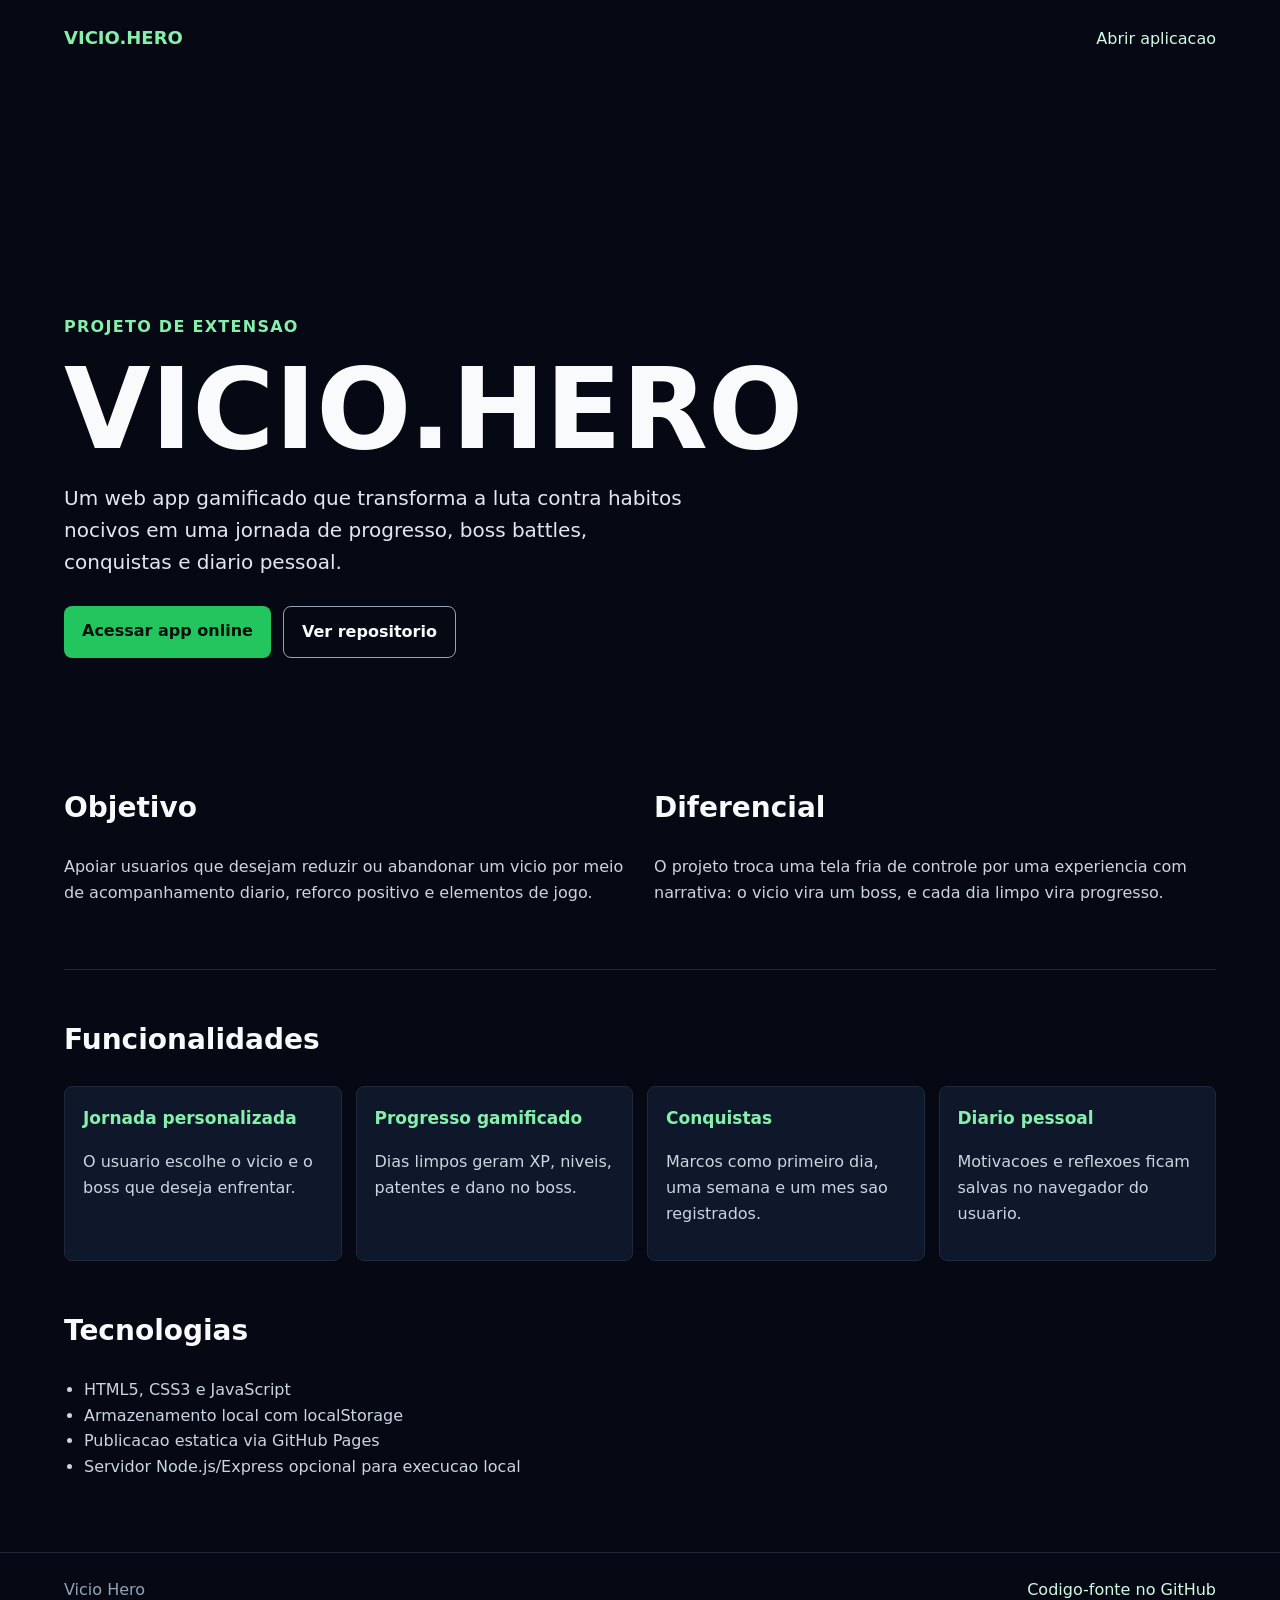
==== docs/index.html @ 0b9bd8eb "Prepare GitHub Pages delivery" ====
<!doctype html>
<html lang="pt-BR">
  <head>
    <meta charset="UTF-8" />
    <meta name="viewport" content="width=device-width, initial-scale=1.0" />
    <title>Vicio Hero | Projeto</title>
    <link rel="stylesheet" href="style.css" />
  </head>
  <body>
    <header class="hero">
      <nav>
        <strong>VICIO.HERO</strong>
        <a href="app/">Abrir aplicacao</a>
      </nav>

      <section class="hero-content">
        <p class="eyebrow">Projeto de extensao</p>
        <h1>VICIO.HERO</h1>
        <p>
          Um web app gamificado que transforma a luta contra habitos nocivos em
          uma jornada de progresso, boss battles, conquistas e diario pessoal.
        </p>
        <div class="actions">
          <a class="button primary" href="app/">Acessar app online</a>
          <a class="button secondary" href="https://github.com/raialucas1/vicio-hero">Ver repositorio</a>
        </div>
      </section>
    </header>

    <main>
      <section class="band">
        <div>
          <h2>Objetivo</h2>
          <p>
            Apoiar usuarios que desejam reduzir ou abandonar um vicio por meio
            de acompanhamento diario, reforco positivo e elementos de jogo.
          </p>
        </div>
        <div>
          <h2>Diferencial</h2>
          <p>
            O projeto troca uma tela fria de controle por uma experiencia com
            narrativa: o vicio vira um boss, e cada dia limpo vira progresso.
          </p>
        </div>
      </section>

      <section class="features">
        <h2>Funcionalidades</h2>
        <div class="grid">
          <article>
            <h3>Jornada personalizada</h3>
            <p>O usuario escolhe o vicio e o boss que deseja enfrentar.</p>
          </article>
          <article>
            <h3>Progresso gamificado</h3>
            <p>Dias limpos geram XP, niveis, patentes e dano no boss.</p>
          </article>
          <article>
            <h3>Conquistas</h3>
            <p>Marcos como primeiro dia, uma semana e um mes sao registrados.</p>
          </article>
          <article>
            <h3>Diario pessoal</h3>
            <p>Motivacoes e reflexoes ficam salvas no navegador do usuario.</p>
          </article>
        </div>
      </section>

      <section class="tech">
        <h2>Tecnologias</h2>
        <ul>
          <li>HTML5, CSS3 e JavaScript</li>
          <li>Armazenamento local com localStorage</li>
          <li>Publicacao estatica via GitHub Pages</li>
          <li>Servidor Node.js/Express opcional para execucao local</li>
        </ul>
      </section>
    </main>

    <footer>
      <span>Vicio Hero</span>
      <a href="https://github.com/raialucas1/vicio-hero">Codigo-fonte no GitHub</a>
    </footer>
  </body>
</html>
---- docs/style.css ----
* {
  box-sizing: border-box;
}

body {
  margin: 0;
  background: #060914;
  color: #f8fafc;
  font-family:
    Inter, system-ui, -apple-system, BlinkMacSystemFont, "Segoe UI", sans-serif;
  line-height: 1.6;
}

a {
  color: inherit;
}

.hero {
  min-height: 82vh;
  padding: 24px clamp(18px, 5vw, 72px);
  background:
    linear-gradient(rgba(6, 9, 20, 0.35), rgba(6, 9, 20, 0.92)),
    url("https://images.unsplash.com/photo-1511512578047-dfb367046420?auto=format&fit=crop&w=1800&q=80")
      center/cover;
  display: flex;
  flex-direction: column;
  justify-content: space-between;
}

nav,
footer {
  display: flex;
  align-items: center;
  justify-content: space-between;
  gap: 16px;
}

nav strong {
  color: #86efac;
  font-size: 18px;
}

nav a,
footer a {
  text-decoration: none;
  color: #d1fae5;
}

.hero-content {
  max-width: 760px;
  padding: 80px 0 56px;
}

.eyebrow {
  color: #86efac;
  font-weight: 700;
  text-transform: uppercase;
  letter-spacing: 0.08em;
}

h1,
h2,
h3,
p {
  margin-top: 0;
}

h1 {
  font-size: clamp(48px, 9vw, 112px);
  line-height: 0.95;
  margin-bottom: 20px;
}

.hero-content p:not(.eyebrow) {
  max-width: 620px;
  color: #e2e8f0;
  font-size: 20px;
}

.actions {
  display: flex;
  flex-wrap: wrap;
  gap: 12px;
  margin-top: 28px;
}

.button {
  border-radius: 8px;
  padding: 12px 18px;
  text-decoration: none;
  font-weight: 700;
}

.primary {
  background: #22c55e;
  color: #03120a;
}

.secondary {
  border: 1px solid #94a3b8;
  color: #f8fafc;
}

main {
  padding: 0 clamp(18px, 5vw, 72px) 56px;
}

.band {
  display: grid;
  grid-template-columns: repeat(2, minmax(0, 1fr));
  gap: 28px;
  padding: 48px 0;
  border-bottom: 1px solid #1e293b;
}

.features,
.tech {
  padding: 48px 0 0;
}

.grid {
  display: grid;
  grid-template-columns: repeat(4, minmax(0, 1fr));
  gap: 14px;
}

article {
  background: #0f172a;
  border: 1px solid #1e293b;
  border-radius: 8px;
  padding: 18px;
}

h2 {
  font-size: 28px;
}

h3 {
  color: #86efac;
  font-size: 17px;
}

p,
li {
  color: #cbd5e1;
}

ul {
  padding-left: 20px;
}

footer {
  border-top: 1px solid #1e293b;
  padding: 24px clamp(18px, 5vw, 72px);
  color: #94a3b8;
}

@media (max-width: 820px) {
  .band,
  .grid {
    grid-template-columns: 1fr;
  }

  .hero {
    min-height: 760px;
  }

  nav,
  footer {
    align-items: flex-start;
    flex-direction: column;
  }
}
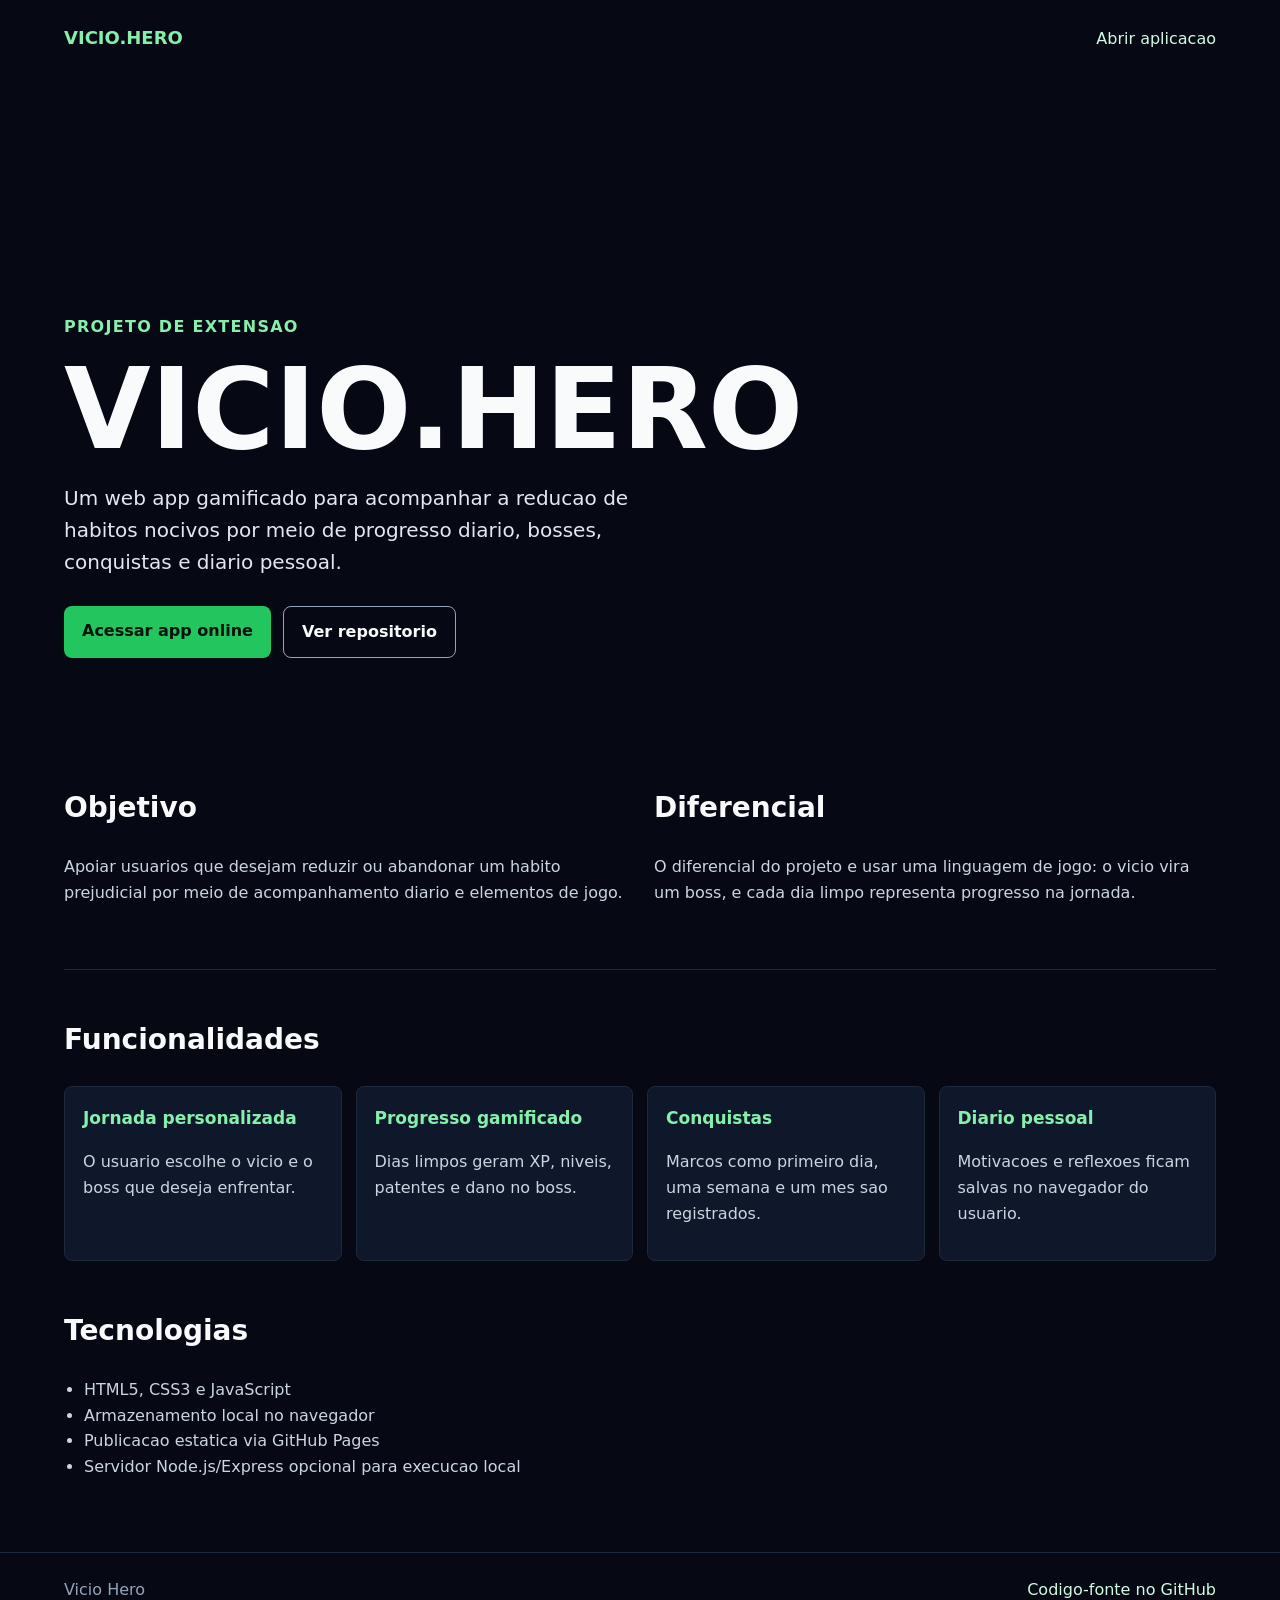
==== commit 74101827: "Refine project documentation" ====
--- a/docs/index.html
+++ b/docs/index.html
@@ -17,8 +17,8 @@
         <p class="eyebrow">Projeto de extensao</p>
         <h1>VICIO.HERO</h1>
         <p>
-          Um web app gamificado que transforma a luta contra habitos nocivos em
-          uma jornada de progresso, boss battles, conquistas e diario pessoal.
+          Um web app gamificado para acompanhar a reducao de habitos nocivos
+          por meio de progresso diario, bosses, conquistas e diario pessoal.
         </p>
         <div class="actions">
           <a class="button primary" href="app/">Acessar app online</a>
@@ -32,15 +32,15 @@
         <div>
           <h2>Objetivo</h2>
           <p>
-            Apoiar usuarios que desejam reduzir ou abandonar um vicio por meio
-            de acompanhamento diario, reforco positivo e elementos de jogo.
+            Apoiar usuarios que desejam reduzir ou abandonar um habito
+            prejudicial por meio de acompanhamento diario e elementos de jogo.
           </p>
         </div>
         <div>
           <h2>Diferencial</h2>
           <p>
-            O projeto troca uma tela fria de controle por uma experiencia com
-            narrativa: o vicio vira um boss, e cada dia limpo vira progresso.
+            O diferencial do projeto e usar uma linguagem de jogo: o vicio vira
+            um boss, e cada dia limpo representa progresso na jornada.
           </p>
         </div>
       </section>
@@ -71,7 +71,7 @@
         <h2>Tecnologias</h2>
         <ul>
           <li>HTML5, CSS3 e JavaScript</li>
-          <li>Armazenamento local com localStorage</li>
+          <li>Armazenamento local no navegador</li>
           <li>Publicacao estatica via GitHub Pages</li>
           <li>Servidor Node.js/Express opcional para execucao local</li>
         </ul>
